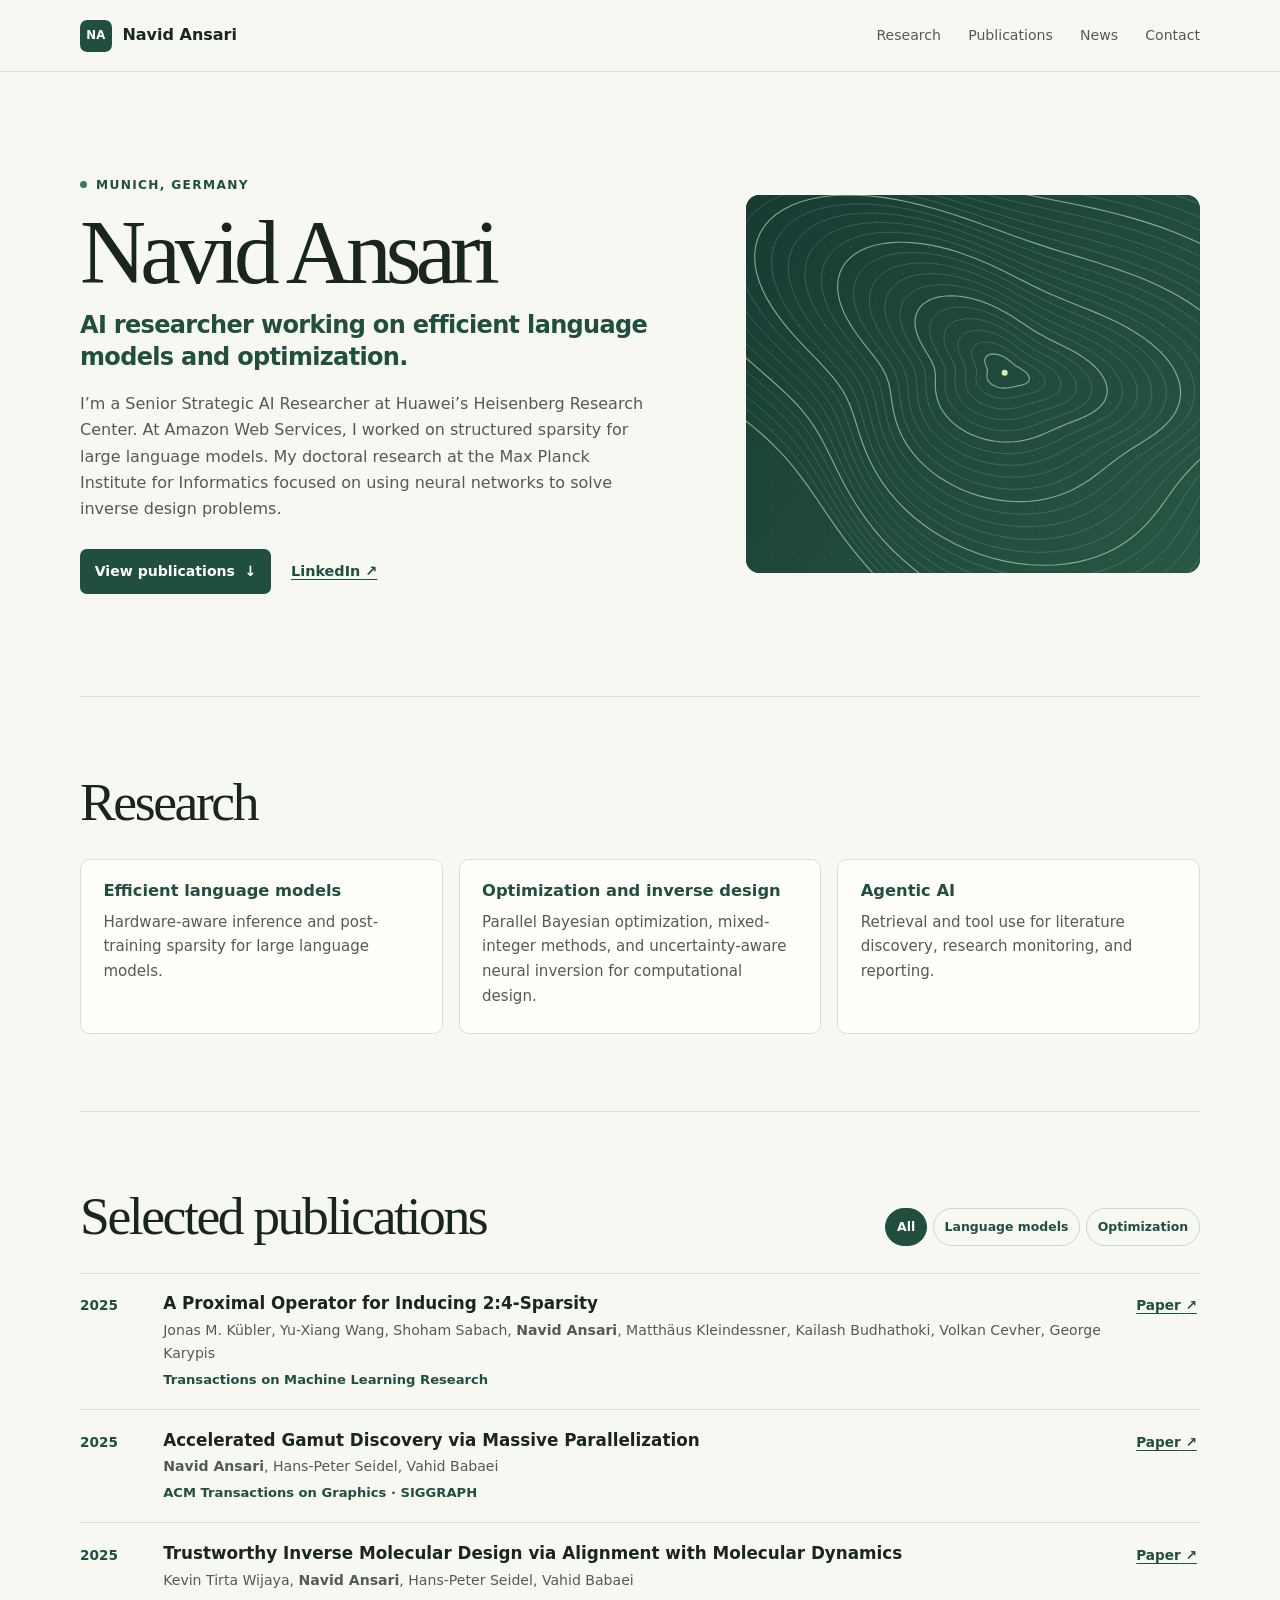
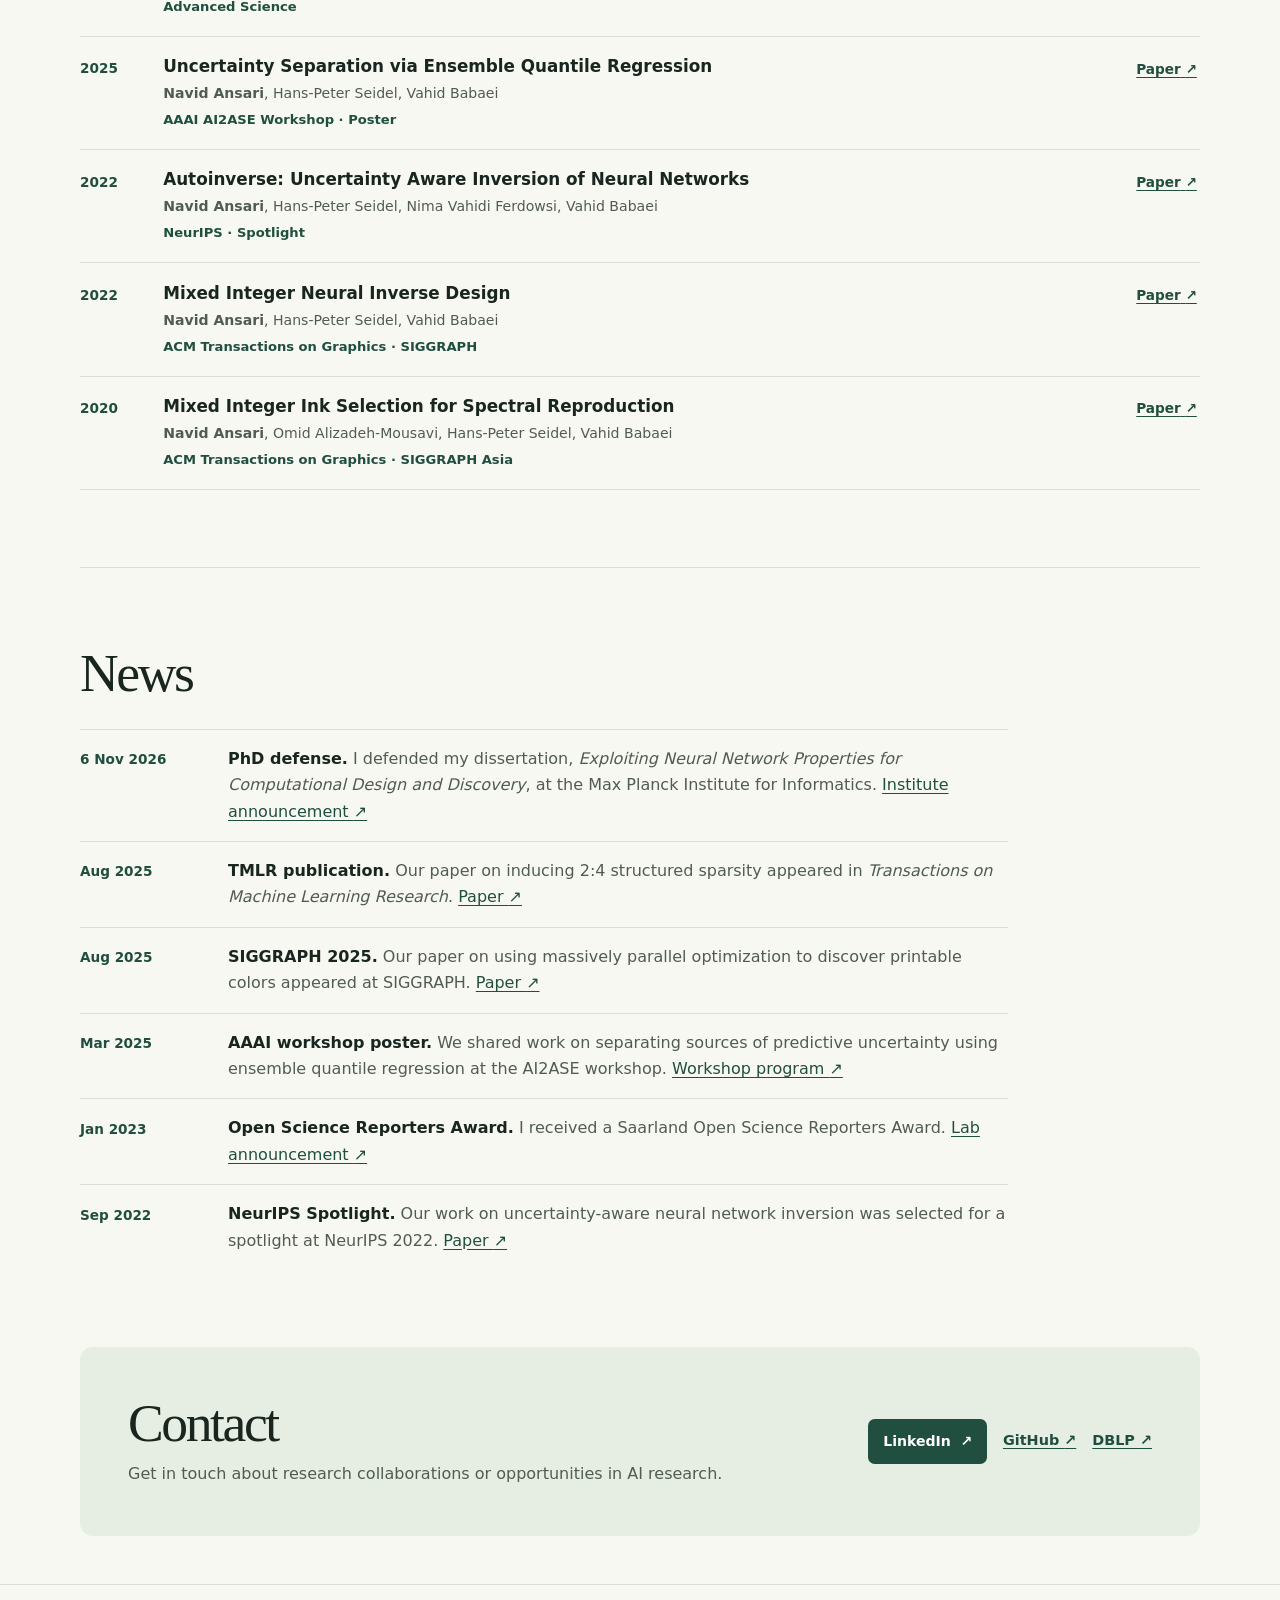
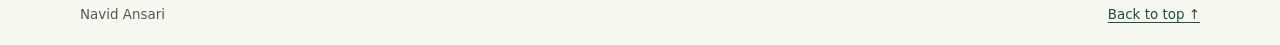
==== index.html @ 3a3a9c5d "Add files via upload website" ====
<!doctype html>
<html lang="en">
<head>
  <meta charset="utf-8">
  <meta name="viewport" content="width=device-width, initial-scale=1">
  <meta name="description" content="Navid Ansari is an AI researcher in Munich working on efficient language models, machine learning, and optimization. Explore his publications, research, and news.">
  <meta name="theme-color" content="#f8f8f2">
  <meta property="og:type" content="website">
  <meta property="og:title" content="Navid Ansari | AI Researcher">
  <meta property="og:description" content="Research in efficient language models, machine learning, and optimization.">
  <title>Navid Ansari | AI Researcher</title>
  <style>
    :root {
      color-scheme: light;
      --page: #f8f8f2;
      --paper: #fffefa;
      --ink: #19251f;
      --muted: #505c53;
      --green: #204f3f;
      --rule: #d9dfd5;
      --sage: #e6eee4;
      --serif: Georgia, "Times New Roman", serif;
      --sans: system-ui, -apple-system, BlinkMacSystemFont, "Segoe UI", sans-serif;
    }

    *, *::before, *::after { box-sizing: border-box; }
    html { scroll-padding-top: 5.8rem; }
    body { margin: 0; background: var(--page); color: var(--ink); font: 1rem/1.65 var(--sans); }
    a { color: var(--green); text-underline-offset: .2em; }
    a:hover { text-decoration-thickness: .13em; }
    a:focus-visible, button:focus-visible { outline: 2px solid #287853; outline-offset: 4px; }
    h1, h2, h3, p { margin: 0; }
    h1, h2 { font-family: var(--serif); font-weight: 400; }
    h2 { font-size: clamp(2.15rem, 4.5vw, 3.35rem); line-height: 1.08; letter-spacing: -.045em; }
    ul { margin: 0; padding: 0; list-style: none; }
    [hidden] { display: none !important; }

    .wrap { width: min(1120px, calc(100% - 3rem)); margin-inline: auto; }
    .sr-only, .skip:not(:focus) {
      position: absolute;
      width: 1px;
      height: 1px;
      overflow: hidden;
      clip-path: inset(50%);
      white-space: nowrap;
    }
    .skip:focus { position: fixed; z-index: 3; top: .5rem; left: .5rem; padding: .5rem .8rem; background: var(--paper); }
    .topbar { position: sticky; top: 0; z-index: 2; background: var(--page); border-bottom: 1px solid var(--rule); }
    .topbar .wrap { display: flex; align-items: center; justify-content: space-between; gap: 1rem; min-height: 4.45rem; }
    .brand, nav a { text-decoration: none; }
    .brand { display: inline-flex; align-items: center; gap: .65rem; color: var(--ink); font-weight: 680; white-space: nowrap; }
    .monogram { display: grid; width: 2rem; height: 2rem; place-items: center; border-radius: .45rem; background: var(--green); color: #fff; font: 600 .73rem/1 var(--sans); letter-spacing: .03em; }
    nav ul { display: flex; flex-wrap: wrap; gap: .3rem clamp(.65rem, 2.5vw, 1.7rem); }
    nav a { display: inline-block; padding-block: .45rem; font-size: .88rem; color: var(--muted); }
    nav a:hover { color: var(--green); text-decoration: underline; }

    .hero {
      display: grid;
      grid-template-columns: minmax(0, 1.13fr) minmax(0, .87fr);
      align-items: center;
      gap: clamp(2rem, 6vw, 5rem);
      padding-block: clamp(3.5rem, 8vw, 7rem);
    }
    .location { display: flex; align-items: center; gap: .55rem; color: var(--green); font-size: .76rem; font-weight: 720; letter-spacing: .11em; text-transform: uppercase; }
    .location::before { width: .45rem; height: .45rem; border-radius: 50%; background: #3e785e; content: ""; }
    h1 { margin-block: .75rem .65rem; font-size: clamp(3.25rem, 7.15vw, 6.1rem); line-height: 1; letter-spacing: -.065em; }
    .lead { max-width: 38rem; color: var(--green); font-size: clamp(1.15rem, 2.3vw, 1.5rem); line-height: 1.35; font-weight: 570; letter-spacing: -.028em; }
    .bio { max-width: 36rem; margin-top: 1.1rem; color: var(--muted); }
    .actions { display: flex; flex-wrap: wrap; align-items: center; gap: .75rem 1.25rem; margin-top: 1.65rem; }
    .button { display: inline-flex; align-items: center; justify-content: center; gap: .6rem; min-height: 2.8rem; padding: .5rem .92rem; border-radius: .42rem; background: var(--green); color: white; font-size: .88rem; font-weight: 650; text-decoration: none; }
    .button:hover { background: #173c30; }
    .text-link { font-size: .9rem; font-weight: 650; }
    .landscape { position: relative; min-width: 0; margin: 0; overflow: hidden; border-radius: .85rem; aspect-ratio: 6/5; background: #193d34; }
    .landscape canvas { display: block; width: 100%; height: 100%; }

    .section { padding-block: clamp(2.75rem, 6vw, 5.15rem); border-top: 1px solid var(--rule); }
    .section-head { display: flex; justify-content: space-between; align-items: end; flex-wrap: wrap; gap: 1.25rem; margin-bottom: 1.65rem; }
    .section-head p { margin-top: .55rem; color: var(--muted); }
    .research-grid { display: grid; grid-template-columns: repeat(3, minmax(0, 1fr)); gap: 1rem; }
    .research-grid article { padding: 1.3rem 1.4rem 1.5rem; border: 1px solid var(--rule); border-radius: .6rem; background: var(--paper); }
    .research-grid h3 { margin-bottom: .45rem; color: var(--green); font-size: 1.02rem; line-height: 1.35; }
    .research-grid p { color: var(--muted); font-size: .94rem; }

    .filters { display: flex; flex-wrap: wrap; gap: .35rem; }
    .filters button { min-height: 2.4rem; padding: .28rem .68rem; border: 1px solid #cbd6cb; border-radius: 2rem; background: transparent; color: var(--green); font: 600 .78rem/1.2 var(--sans); cursor: pointer; }
    .filters button:hover { background: var(--sage); }
    .filters button[aria-pressed="true"] { border-color: var(--green); background: var(--green); color: white; }
    .publications { border-top: 1px solid var(--rule); }
    .publication { display: grid; grid-template-columns: 4rem minmax(0, 1fr) auto; align-items: start; gap: .45rem 1.2rem; padding-block: 1.15rem; border-bottom: 1px solid var(--rule); }
    .year, .date { color: var(--green); font-size: .85rem; font-variant-numeric: tabular-nums; font-weight: 660; }
    .year { padding-top: .14rem; }
    .publication h3 { font-size: 1.05rem; line-height: 1.35; }
    .authors { margin-top: .26rem; color: var(--muted); font-size: .88rem; }
    .venue { margin-top: .24rem; color: var(--green); font-size: .82rem; font-weight: 650; }
    .paper-link { padding: .15rem .2rem; font-size: .85rem; font-weight: 620; white-space: nowrap; }

    .news { max-width: 58rem; }
    .news li { display: grid; grid-template-columns: 8rem minmax(0, 1fr); gap: .4rem 1.25rem; padding-block: 1rem; border-top: 1px solid var(--rule); }
    .news p { color: var(--muted); }
    .news .date { padding-top: .15rem; }
    .news strong { color: var(--ink); }

    .contact { display: grid; grid-template-columns: minmax(0, 1fr) auto; align-items: center; gap: 1.5rem; margin-bottom: 3rem; padding: clamp(1.5rem, 5vw, 3rem); border-radius: .8rem; background: var(--sage); }
    .contact p { margin-top: .55rem; color: var(--muted); }
    .profiles { display: flex; flex-wrap: wrap; align-items: center; gap: .75rem 1rem; }
    footer { padding-block: 1.2rem; border-top: 1px solid var(--rule); color: var(--muted); font-size: .84rem; }
    footer .wrap { display: flex; justify-content: space-between; flex-wrap: wrap; gap: .4rem 1rem; }

    @media (max-width: 800px) {
      .hero { gap: 2rem; }
      .research-grid { gap: .7rem; }
      .research-grid article { padding: 1rem; }
    }
    @media (max-width: 650px) {
      html { scroll-padding-top: 7rem; }
      .wrap { width: calc(100% - 2rem); }
      .topbar .wrap { align-items: start; flex-direction: column; gap: .15rem; padding-block: .6rem .15rem; }
      nav ul { column-gap: 1.05rem; }
      .hero, .research-grid, .contact { grid-template-columns: 1fr; }
      .hero { padding-block: 3rem; }
      .landscape { aspect-ratio: 16/8; }
      .publication { grid-template-columns: minmax(0, 1fr) auto; gap: .28rem .65rem; }
      .publication .year { grid-column: 1 / -1; }
      .news li { grid-template-columns: 1fr; }
    }
  </style>
  <script type="application/ld+json">
    {
      "@context": "https://schema.org",
      "@type": "Person",
      "name": "Navid Ansari",
      "jobTitle": "AI Researcher",
      "sameAs": [
        "https://www.linkedin.com/in/navid-ansari-00505360/",
        "https://github.com/AnsariNavid"
      ]
    }
  </script>
</head>
<body id="top">
  <a class="skip" href="#main">Skip to content</a>
  <header class="topbar">
    <div class="wrap">
      <a class="brand" href="#top"><span class="monogram" aria-hidden="true">NA</span> Navid Ansari</a>
      <nav aria-label="Main">
        <ul>
          <li><a href="#research">Research</a></li>
          <li><a href="#publications">Publications</a></li>
          <li><a href="#news">News</a></li>
          <li><a href="#contact">Contact</a></li>
        </ul>
      </nav>
    </div>
  </header>

  <main class="wrap" id="main" tabindex="-1">
    <section class="hero" aria-labelledby="name">
      <div>
        <p class="location">Munich, Germany</p>
        <h1 id="name">Navid Ansari</h1>
        <p class="lead">AI researcher working on efficient language models and optimization.</p>
        <p class="bio">I’m a Senior Strategic AI Researcher at Huawei’s Heisenberg Research Center. At Amazon Web Services, I worked on structured sparsity for large language models. My doctoral research at the Max Planck Institute for Informatics focused on using neural networks to solve inverse design problems.</p>
        <div class="actions">
          <a class="button" href="#publications">View publications <span aria-hidden="true">↓</span></a>
          <a class="text-link" href="https://www.linkedin.com/in/navid-ansari-00505360/">LinkedIn <span aria-hidden="true">↗</span></a>
        </div>
      </div>
      <figure class="landscape" aria-hidden="true">
        <canvas id="landscape"></canvas>
      </figure>
    </section>

    <section class="section" id="research" aria-labelledby="research-heading">
      <div class="section-head">
        <h2 id="research-heading">Research</h2>
      </div>
      <div class="research-grid">
        <article>
          <h3>Efficient language models</h3>
          <p>Hardware-aware inference and post-training sparsity for large language models.</p>
        </article>
        <article>
          <h3>Optimization and inverse design</h3>
          <p>Parallel Bayesian optimization, mixed-integer methods, and uncertainty-aware neural inversion for computational design.</p>
        </article>
        <article>
          <h3>Agentic AI</h3>
          <p>Retrieval and tool use for literature discovery, research monitoring, and reporting.</p>
        </article>
      </div>
    </section>

    <section class="section" id="publications" aria-labelledby="publications-heading">
      <div class="section-head">
        <h2 id="publications-heading">Selected publications</h2>
        <div class="filters" role="group" aria-label="Filter publications by topic" hidden>
          <button type="button" data-filter="all" aria-pressed="true">All</button>
          <button type="button" data-filter="models" aria-pressed="false">Language models</button>
          <button type="button" data-filter="optimization" aria-pressed="false">Optimization</button>
        </div>
      </div>
      <p id="publication-status" class="sr-only" role="status"></p>
      <ul class="publications" id="publication-list">
        <li class="publication" data-topics="models">
          <time class="year" datetime="2025">2025</time>
          <div>
            <h3 id="paper-1">A Proximal Operator for Inducing 2:4-Sparsity</h3>
            <p class="authors">Jonas M. Kübler, Yu-Xiang Wang, Shoham Sabach, <strong>Navid Ansari</strong>, Matthäus Kleindessner, Kailash Budhathoki, Volkan Cevher, George Karypis</p>
            <p class="venue">Transactions on Machine Learning Research</p>
          </div>
          <a class="paper-link" href="https://arxiv.org/abs/2501.18015" aria-labelledby="read-1 paper-1"><span id="read-1">Paper</span> <span aria-hidden="true">↗</span></a>
        </li>
        <li class="publication" data-topics="optimization">
          <time class="year" datetime="2025">2025</time>
          <div>
            <h3 id="paper-2">Accelerated Gamut Discovery via Massive Parallelization</h3>
            <p class="authors"><strong>Navid Ansari</strong>, Hans-Peter Seidel, Vahid Babaei</p>
            <p class="venue">ACM Transactions on Graphics · SIGGRAPH</p>
          </div>
          <a class="paper-link" href="https://doi.org/10.1145/3721238.3730712" aria-labelledby="read-2 paper-2"><span id="read-2">Paper</span> <span aria-hidden="true">↗</span></a>
        </li>
        <li class="publication" data-topics="optimization">
          <time class="year" datetime="2025">2025</time>
          <div>
            <h3 id="paper-3">Trustworthy Inverse Molecular Design via Alignment with Molecular Dynamics</h3>
            <p class="authors">Kevin Tirta Wijaya, <strong>Navid Ansari</strong>, Hans-Peter Seidel, Vahid Babaei</p>
            <p class="venue">Advanced Science</p>
          </div>
          <a class="paper-link" href="https://doi.org/10.1002/advs.202416356" aria-labelledby="read-3 paper-3"><span id="read-3">Paper</span> <span aria-hidden="true">↗</span></a>
        </li>
        <li class="publication" data-topics="optimization">
          <time class="year" datetime="2025">2025</time>
          <div>
            <h3 id="paper-4">Uncertainty Separation via Ensemble Quantile Regression</h3>
            <p class="authors"><strong>Navid Ansari</strong>, Hans-Peter Seidel, Vahid Babaei</p>
            <p class="venue">AAAI AI2ASE Workshop · Poster</p>
          </div>
          <a class="paper-link" href="https://pure.mpg.de/view/item_3636952_5" aria-labelledby="read-4 paper-4"><span id="read-4">Paper</span> <span aria-hidden="true">↗</span></a>
        </li>
        <li class="publication" data-topics="optimization">
          <time class="year" datetime="2022">2022</time>
          <div>
            <h3 id="paper-5">Autoinverse: Uncertainty Aware Inversion of Neural Networks</h3>
            <p class="authors"><strong>Navid Ansari</strong>, Hans-Peter Seidel, Nima Vahidi Ferdowsi, Vahid Babaei</p>
            <p class="venue">NeurIPS · Spotlight</p>
          </div>
          <a class="paper-link" href="https://papers.neurips.cc/paper_files/paper/2022/hash/3942d2f7fc0a5af1bf70dcbdcf4c56aa-Abstract-Conference.html" aria-labelledby="read-5 paper-5"><span id="read-5">Paper</span> <span aria-hidden="true">↗</span></a>
        </li>
        <li class="publication" data-topics="optimization">
          <time class="year" datetime="2022">2022</time>
          <div>
            <h3 id="paper-6">Mixed Integer Neural Inverse Design</h3>
            <p class="authors"><strong>Navid Ansari</strong>, Hans-Peter Seidel, Vahid Babaei</p>
            <p class="venue">ACM Transactions on Graphics · SIGGRAPH</p>
          </div>
          <a class="paper-link" href="https://doi.org/10.1145/3528223.3530083" aria-labelledby="read-6 paper-6"><span id="read-6">Paper</span> <span aria-hidden="true">↗</span></a>
        </li>
        <li class="publication" data-topics="optimization">
          <time class="year" datetime="2020">2020</time>
          <div>
            <h3 id="paper-7">Mixed Integer Ink Selection for Spectral Reproduction</h3>
            <p class="authors"><strong>Navid Ansari</strong>, Omid Alizadeh-Mousavi, Hans-Peter Seidel, Vahid Babaei</p>
            <p class="venue">ACM Transactions on Graphics · SIGGRAPH Asia</p>
          </div>
          <a class="paper-link" href="https://doi.org/10.1145/3414685.3417761" aria-labelledby="read-7 paper-7"><span id="read-7">Paper</span> <span aria-hidden="true">↗</span></a>
        </li>
      </ul>
    </section>

    <section class="section" id="news" aria-labelledby="news-heading">
      <div class="section-head"><h2 id="news-heading">News</h2></div>
      <ul class="news">
        <li>
          <time class="date" datetime="2026-11-06">6 Nov 2026</time>
          <p><strong>PhD defense.</strong> I defended my dissertation, <i>Exploiting Neural Network Properties for Computational Design and Discovery</i>, at the Max Planck Institute for Informatics. <a href="https://www.mpi-inf.mpg.de/news/detail/navid-ansari-receives-phd">Institute announcement <span aria-hidden="true">↗</span></a></p>
        </li>
        <li>
          <time class="date" datetime="2025-08">Aug 2025</time>
          <p><strong>TMLR publication.</strong> Our paper on inducing 2:4 structured sparsity appeared in <i>Transactions on Machine Learning Research</i>. <a href="https://arxiv.org/abs/2501.18015">Paper <span aria-hidden="true">↗</span></a></p>
        </li>
        <li>
          <time class="date" datetime="2025-08">Aug 2025</time>
          <p><strong>SIGGRAPH 2025.</strong> Our paper on using massively parallel optimization to discover printable colors appeared at SIGGRAPH. <a href="https://doi.org/10.1145/3721238.3730712">Paper <span aria-hidden="true">↗</span></a></p>
        </li>
        <li>
          <time class="date" datetime="2025-03">Mar 2025</time>
          <p><strong>AAAI workshop poster.</strong> We shared work on separating sources of predictive uncertainty using ensemble quantile regression at the AI2ASE workshop. <a href="https://ai-2-ase-2025.github.io/papers/">Workshop program <span aria-hidden="true">↗</span></a></p>
        </li>
        <li>
          <time class="date" datetime="2023-01">Jan 2023</time>
          <p><strong>Open Science Reporters Award.</strong> I received a Saarland Open Science Reporters Award. <a href="https://aidam.mpi-inf.mpg.de/?view=news">Lab announcement <span aria-hidden="true">↗</span></a></p>
        </li>
        <li>
          <time class="date" datetime="2022-09">Sep 2022</time>
          <p><strong>NeurIPS Spotlight.</strong> Our work on uncertainty-aware neural network inversion was selected for a spotlight at NeurIPS 2022. <a href="https://papers.neurips.cc/paper_files/paper/2022/hash/3942d2f7fc0a5af1bf70dcbdcf4c56aa-Abstract-Conference.html">Paper <span aria-hidden="true">↗</span></a></p>
        </li>
      </ul>
    </section>

    <section class="contact" id="contact" aria-labelledby="contact-heading">
      <div>
        <h2 id="contact-heading">Contact</h2>
        <p>Get in touch about research collaborations or opportunities in AI research.</p>
      </div>
      <div class="profiles">
        <a class="button" href="https://www.linkedin.com/in/navid-ansari-00505360/">LinkedIn <span aria-hidden="true">↗</span></a>
        <a class="text-link" href="https://github.com/AnsariNavid">GitHub <span aria-hidden="true">↗</span></a>
        <a class="text-link" href="https://dblp.org/pid/280/1651.html">DBLP <span aria-hidden="true">↗</span></a>
      </div>
    </section>
  </main>

  <footer>
    <div class="wrap"><span>Navid Ansari</span><a href="#top">Back to top <span aria-hidden="true">↑</span></a></div>
  </footer>

  <script>
    const filters = document.querySelector(".filters");
    const filterButtons = Array.from(filters.querySelectorAll("button"));
    const publications = Array.from(document.querySelectorAll(".publication"));
    const status = document.querySelector("#publication-status");

    filters.hidden = false;
    for (const button of filterButtons) {
      button.addEventListener("click", () => {
        const filter = button.dataset.filter;
        let count = 0;

        for (const option of filterButtons) {
          option.setAttribute("aria-pressed", String(option === button));
        }

        for (const publication of publications) {
          publication.hidden = filter !== "all" && !publication.dataset.topics.split(" ").includes(filter);
          if (!publication.hidden) count++;
        }

        status.textContent = count === 1 ? "1 publication shown." : `${count} publications shown.`;
      });
    }

    // Decorative contours inspired by optimization landscapes.
    const canvas = document.querySelector("#landscape");
    const context = canvas.getContext("2d");

    function drawLandscape() {
      const { width, height } = canvas.getBoundingClientRect();
      if (!context || width === 0 || height === 0) return;

      const ratio = Math.min(window.devicePixelRatio || 1, 2);
      canvas.width = Math.round(width * ratio);
      canvas.height = Math.round(height * ratio);
      context.setTransform(ratio, 0, 0, ratio, 0, 0);

      const background = context.createLinearGradient(0, 0, width, height);
      background.addColorStop(0, "#173b33");
      background.addColorStop(1, "#285745");
      context.fillStyle = background;
      context.fillRect(0, 0, width, height);

      const grid = 26;
      context.fillStyle = "rgba(219, 239, 212, .22)";
      for (let y = grid; y < height; y += grid) {
        for (let x = grid; x < width; x += grid) {
          context.fillRect(x, y, 1, 1);
        }
      }

      const span = Math.min(width, height);
      for (let level = 0; level < 26; level++) {
        const radius = span * (.045 + level * .029);
        context.beginPath();

        for (let point = 0; point <= 144; point++) {
          const angle = point / 144 * Math.PI * 2;
          const ripple = 1 + .16 * Math.cos(3 * angle + level * .09) + .09 * Math.sin(2 * angle - .8);
          const x = width * .57 + radius * ripple * Math.cos(angle) * 1.32;
          const y = height * .47 + radius * ripple * Math.sin(angle) * .85 + .20 * (x - width * .57);
          if (point === 0) context.moveTo(x, y);
          else context.lineTo(x, y);
        }

        context.closePath();
        context.strokeStyle = level % 5 === 0 ? "rgba(214, 238, 191, .58)" : "rgba(166, 212, 172, .29)";
        context.lineWidth = level % 5 === 0 ? 1.15 : .75;
        context.stroke();
      }

      context.fillStyle = "#d9edbb";
      context.beginPath();
      context.arc(width * .57, height * .47, 3, 0, Math.PI * 2);
      context.fill();
    }

    if (context) {
      drawLandscape();
      if ("ResizeObserver" in window) new ResizeObserver(drawLandscape).observe(canvas);
      else window.addEventListener("resize", drawLandscape);
    }
  </script>
</body>
</html>
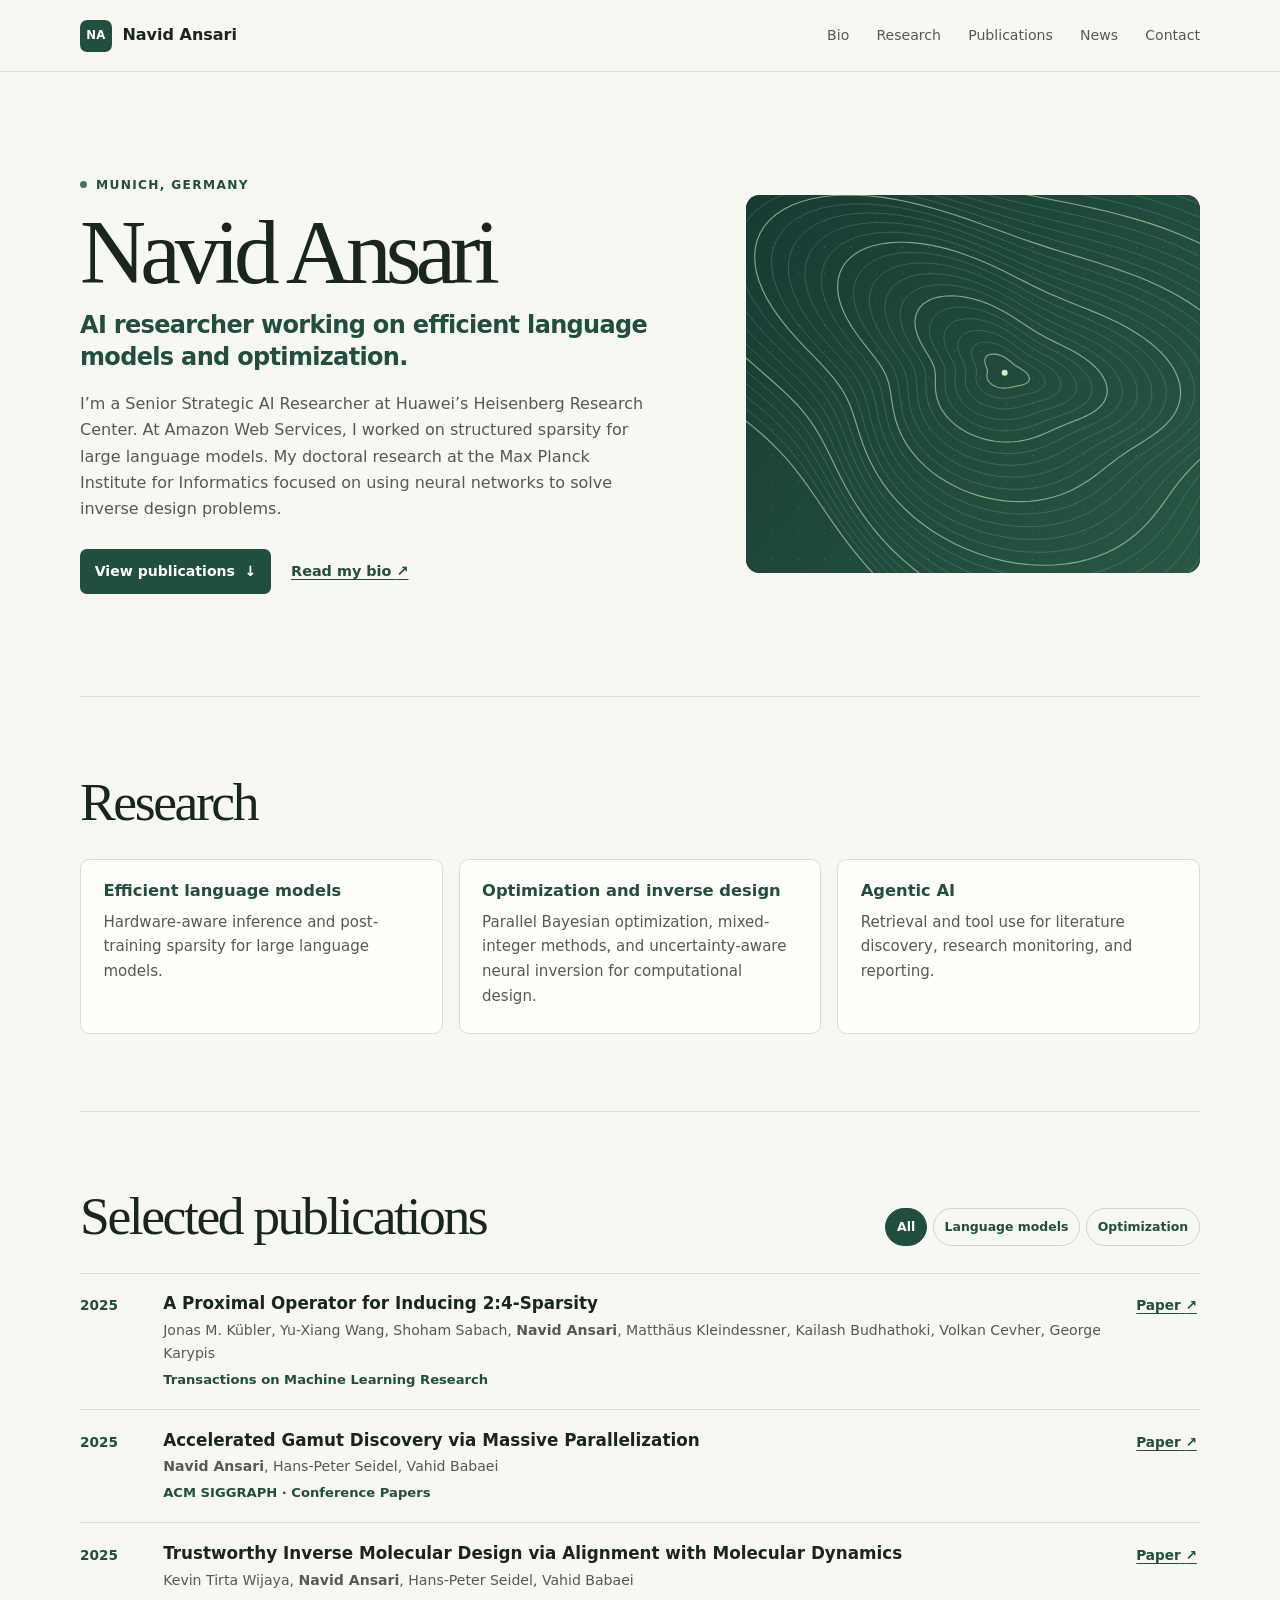
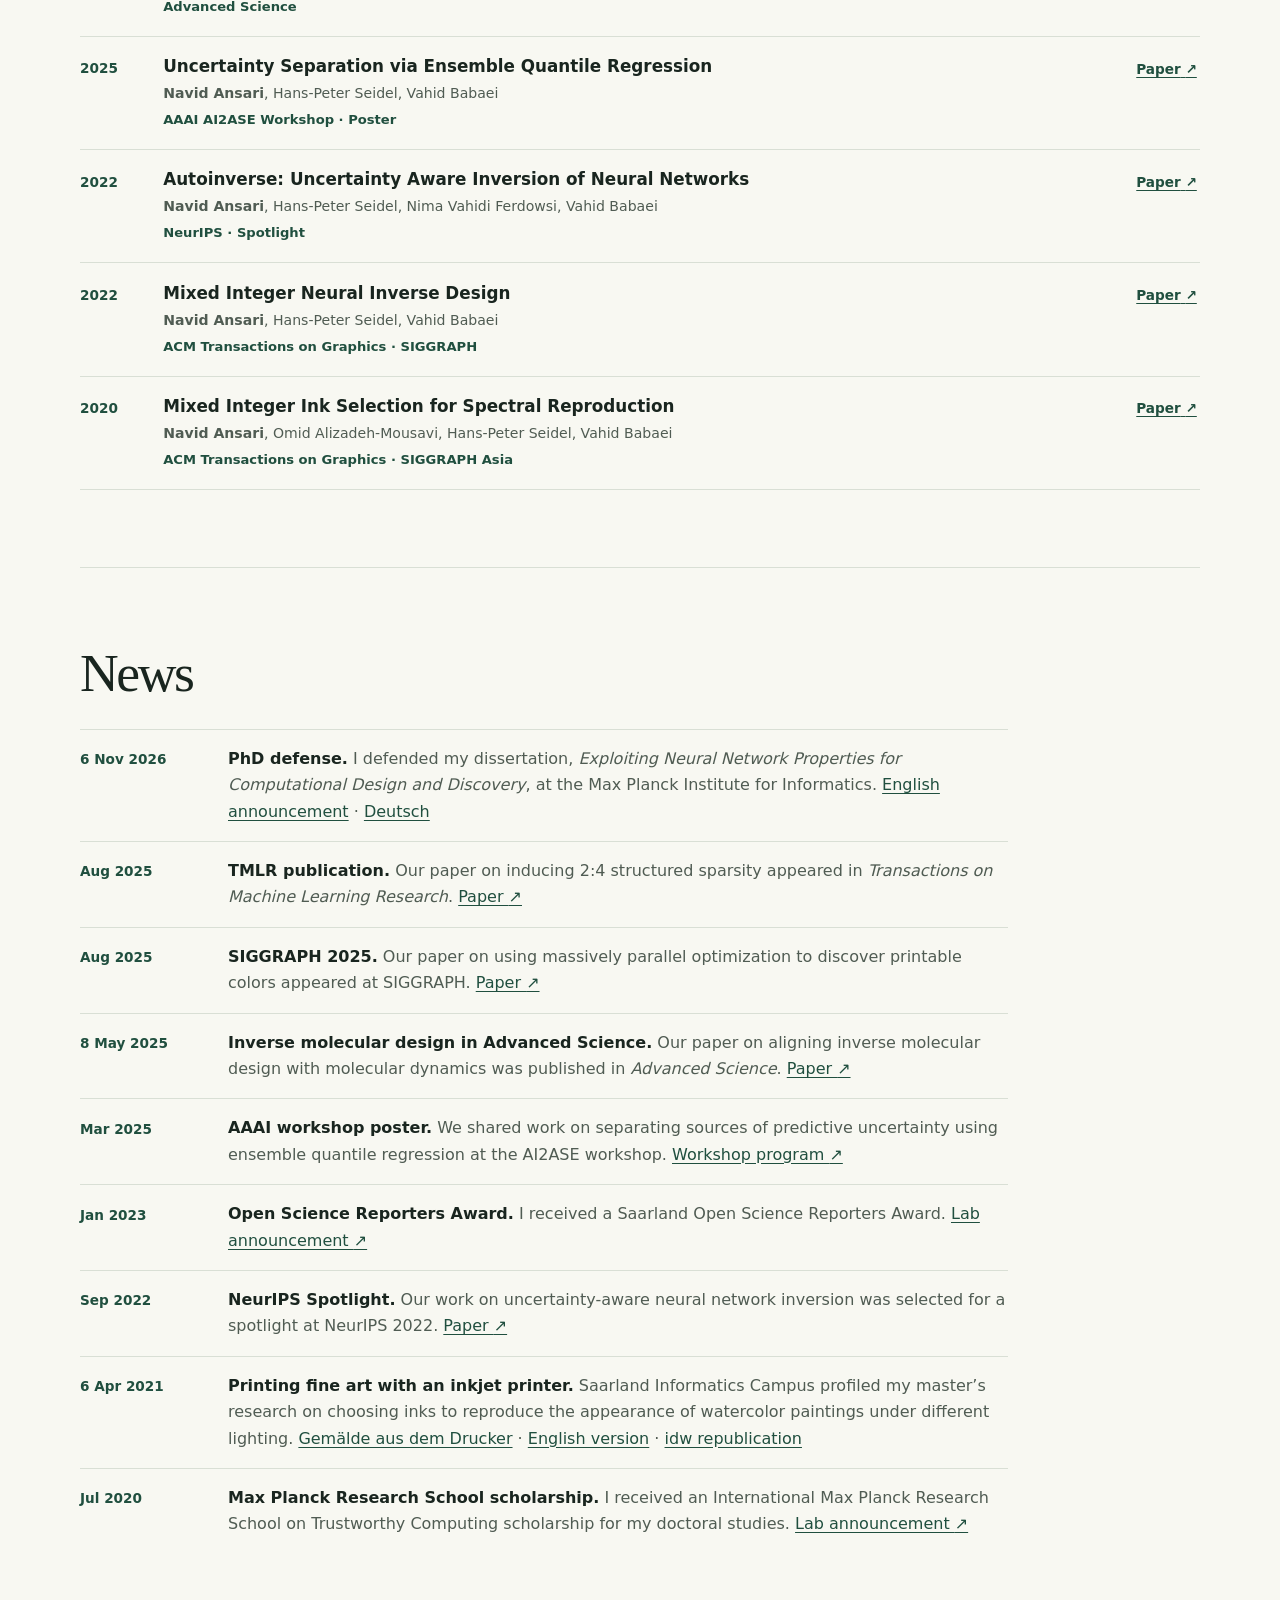
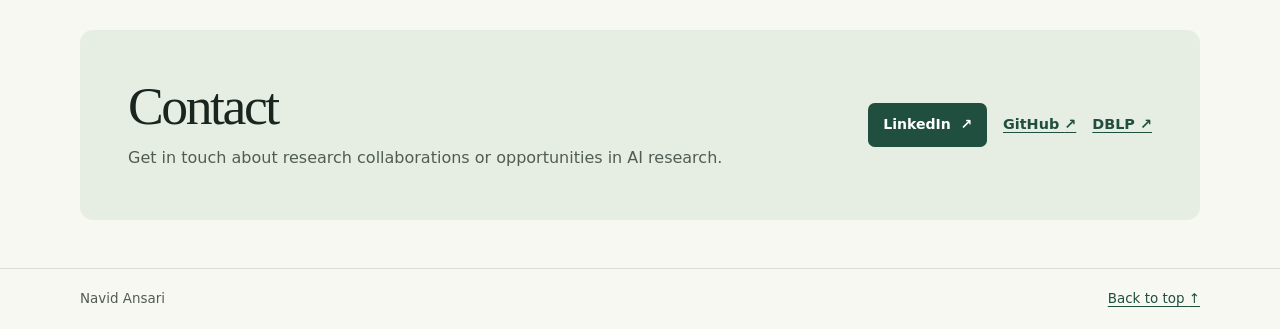
==== commit efa771ad: "Add files via upload update the website" ====
--- a/index.html
+++ b/index.html
@@ -9,121 +9,7 @@
   <meta property="og:title" content="Navid Ansari | AI Researcher">
   <meta property="og:description" content="Research in efficient language models, machine learning, and optimization.">
   <title>Navid Ansari | AI Researcher</title>
-  <style>
-    :root {
-      color-scheme: light;
-      --page: #f8f8f2;
-      --paper: #fffefa;
-      --ink: #19251f;
-      --muted: #505c53;
-      --green: #204f3f;
-      --rule: #d9dfd5;
-      --sage: #e6eee4;
-      --serif: Georgia, "Times New Roman", serif;
-      --sans: system-ui, -apple-system, BlinkMacSystemFont, "Segoe UI", sans-serif;
-    }
-
-    *, *::before, *::after { box-sizing: border-box; }
-    html { scroll-padding-top: 5.8rem; }
-    body { margin: 0; background: var(--page); color: var(--ink); font: 1rem/1.65 var(--sans); }
-    a { color: var(--green); text-underline-offset: .2em; }
-    a:hover { text-decoration-thickness: .13em; }
-    a:focus-visible, button:focus-visible { outline: 2px solid #287853; outline-offset: 4px; }
-    h1, h2, h3, p { margin: 0; }
-    h1, h2 { font-family: var(--serif); font-weight: 400; }
-    h2 { font-size: clamp(2.15rem, 4.5vw, 3.35rem); line-height: 1.08; letter-spacing: -.045em; }
-    ul { margin: 0; padding: 0; list-style: none; }
-    [hidden] { display: none !important; }
-
-    .wrap { width: min(1120px, calc(100% - 3rem)); margin-inline: auto; }
-    .sr-only, .skip:not(:focus) {
-      position: absolute;
-      width: 1px;
-      height: 1px;
-      overflow: hidden;
-      clip-path: inset(50%);
-      white-space: nowrap;
-    }
-    .skip:focus { position: fixed; z-index: 3; top: .5rem; left: .5rem; padding: .5rem .8rem; background: var(--paper); }
-    .topbar { position: sticky; top: 0; z-index: 2; background: var(--page); border-bottom: 1px solid var(--rule); }
-    .topbar .wrap { display: flex; align-items: center; justify-content: space-between; gap: 1rem; min-height: 4.45rem; }
-    .brand, nav a { text-decoration: none; }
-    .brand { display: inline-flex; align-items: center; gap: .65rem; color: var(--ink); font-weight: 680; white-space: nowrap; }
-    .monogram { display: grid; width: 2rem; height: 2rem; place-items: center; border-radius: .45rem; background: var(--green); color: #fff; font: 600 .73rem/1 var(--sans); letter-spacing: .03em; }
-    nav ul { display: flex; flex-wrap: wrap; gap: .3rem clamp(.65rem, 2.5vw, 1.7rem); }
-    nav a { display: inline-block; padding-block: .45rem; font-size: .88rem; color: var(--muted); }
-    nav a:hover { color: var(--green); text-decoration: underline; }
-
-    .hero {
-      display: grid;
-      grid-template-columns: minmax(0, 1.13fr) minmax(0, .87fr);
-      align-items: center;
-      gap: clamp(2rem, 6vw, 5rem);
-      padding-block: clamp(3.5rem, 8vw, 7rem);
-    }
-    .location { display: flex; align-items: center; gap: .55rem; color: var(--green); font-size: .76rem; font-weight: 720; letter-spacing: .11em; text-transform: uppercase; }
-    .location::before { width: .45rem; height: .45rem; border-radius: 50%; background: #3e785e; content: ""; }
-    h1 { margin-block: .75rem .65rem; font-size: clamp(3.25rem, 7.15vw, 6.1rem); line-height: 1; letter-spacing: -.065em; }
-    .lead { max-width: 38rem; color: var(--green); font-size: clamp(1.15rem, 2.3vw, 1.5rem); line-height: 1.35; font-weight: 570; letter-spacing: -.028em; }
-    .bio { max-width: 36rem; margin-top: 1.1rem; color: var(--muted); }
-    .actions { display: flex; flex-wrap: wrap; align-items: center; gap: .75rem 1.25rem; margin-top: 1.65rem; }
-    .button { display: inline-flex; align-items: center; justify-content: center; gap: .6rem; min-height: 2.8rem; padding: .5rem .92rem; border-radius: .42rem; background: var(--green); color: white; font-size: .88rem; font-weight: 650; text-decoration: none; }
-    .button:hover { background: #173c30; }
-    .text-link { font-size: .9rem; font-weight: 650; }
-    .landscape { position: relative; min-width: 0; margin: 0; overflow: hidden; border-radius: .85rem; aspect-ratio: 6/5; background: #193d34; }
-    .landscape canvas { display: block; width: 100%; height: 100%; }
-
-    .section { padding-block: clamp(2.75rem, 6vw, 5.15rem); border-top: 1px solid var(--rule); }
-    .section-head { display: flex; justify-content: space-between; align-items: end; flex-wrap: wrap; gap: 1.25rem; margin-bottom: 1.65rem; }
-    .section-head p { margin-top: .55rem; color: var(--muted); }
-    .research-grid { display: grid; grid-template-columns: repeat(3, minmax(0, 1fr)); gap: 1rem; }
-    .research-grid article { padding: 1.3rem 1.4rem 1.5rem; border: 1px solid var(--rule); border-radius: .6rem; background: var(--paper); }
-    .research-grid h3 { margin-bottom: .45rem; color: var(--green); font-size: 1.02rem; line-height: 1.35; }
-    .research-grid p { color: var(--muted); font-size: .94rem; }
-
-    .filters { display: flex; flex-wrap: wrap; gap: .35rem; }
-    .filters button { min-height: 2.4rem; padding: .28rem .68rem; border: 1px solid #cbd6cb; border-radius: 2rem; background: transparent; color: var(--green); font: 600 .78rem/1.2 var(--sans); cursor: pointer; }
-    .filters button:hover { background: var(--sage); }
-    .filters button[aria-pressed="true"] { border-color: var(--green); background: var(--green); color: white; }
-    .publications { border-top: 1px solid var(--rule); }
-    .publication { display: grid; grid-template-columns: 4rem minmax(0, 1fr) auto; align-items: start; gap: .45rem 1.2rem; padding-block: 1.15rem; border-bottom: 1px solid var(--rule); }
-    .year, .date { color: var(--green); font-size: .85rem; font-variant-numeric: tabular-nums; font-weight: 660; }
-    .year { padding-top: .14rem; }
-    .publication h3 { font-size: 1.05rem; line-height: 1.35; }
-    .authors { margin-top: .26rem; color: var(--muted); font-size: .88rem; }
-    .venue { margin-top: .24rem; color: var(--green); font-size: .82rem; font-weight: 650; }
-    .paper-link { padding: .15rem .2rem; font-size: .85rem; font-weight: 620; white-space: nowrap; }
-
-    .news { max-width: 58rem; }
-    .news li { display: grid; grid-template-columns: 8rem minmax(0, 1fr); gap: .4rem 1.25rem; padding-block: 1rem; border-top: 1px solid var(--rule); }
-    .news p { color: var(--muted); }
-    .news .date { padding-top: .15rem; }
-    .news strong { color: var(--ink); }
-
-    .contact { display: grid; grid-template-columns: minmax(0, 1fr) auto; align-items: center; gap: 1.5rem; margin-bottom: 3rem; padding: clamp(1.5rem, 5vw, 3rem); border-radius: .8rem; background: var(--sage); }
-    .contact p { margin-top: .55rem; color: var(--muted); }
-    .profiles { display: flex; flex-wrap: wrap; align-items: center; gap: .75rem 1rem; }
-    footer { padding-block: 1.2rem; border-top: 1px solid var(--rule); color: var(--muted); font-size: .84rem; }
-    footer .wrap { display: flex; justify-content: space-between; flex-wrap: wrap; gap: .4rem 1rem; }
-
-    @media (max-width: 800px) {
-      .hero { gap: 2rem; }
-      .research-grid { gap: .7rem; }
-      .research-grid article { padding: 1rem; }
-    }
-    @media (max-width: 650px) {
-      html { scroll-padding-top: 7rem; }
-      .wrap { width: calc(100% - 2rem); }
-      .topbar .wrap { align-items: start; flex-direction: column; gap: .15rem; padding-block: .6rem .15rem; }
-      nav ul { column-gap: 1.05rem; }
-      .hero, .research-grid, .contact { grid-template-columns: 1fr; }
-      .hero { padding-block: 3rem; }
-      .landscape { aspect-ratio: 16/8; }
-      .publication { grid-template-columns: minmax(0, 1fr) auto; gap: .28rem .65rem; }
-      .publication .year { grid-column: 1 / -1; }
-      .news li { grid-template-columns: 1fr; }
-    }
-  </style>
+  <link rel="stylesheet" href="site.css">
   <script type="application/ld+json">
     {
       "@context": "https://schema.org",
@@ -144,6 +30,7 @@
       <a class="brand" href="#top"><span class="monogram" aria-hidden="true">NA</span> Navid Ansari</a>
       <nav aria-label="Main">
         <ul>
+          <li><a href="bio.html">Bio</a></li>
           <li><a href="#research">Research</a></li>
           <li><a href="#publications">Publications</a></li>
           <li><a href="#news">News</a></li>
@@ -162,7 +49,7 @@
         <p class="bio">I’m a Senior Strategic AI Researcher at Huawei’s Heisenberg Research Center. At Amazon Web Services, I worked on structured sparsity for large language models. My doctoral research at the Max Planck Institute for Informatics focused on using neural networks to solve inverse design problems.</p>
         <div class="actions">
           <a class="button" href="#publications">View publications <span aria-hidden="true">↓</span></a>
-          <a class="text-link" href="https://www.linkedin.com/in/navid-ansari-00505360/">LinkedIn <span aria-hidden="true">↗</span></a>
+          <a class="text-link" href="bio.html">Read my bio <span aria-hidden="true">↗</span></a>
         </div>
       </div>
       <figure class="landscape" aria-hidden="true">
@@ -215,7 +102,7 @@
           <div>
             <h3 id="paper-2">Accelerated Gamut Discovery via Massive Parallelization</h3>
             <p class="authors"><strong>Navid Ansari</strong>, Hans-Peter Seidel, Vahid Babaei</p>
-            <p class="venue">ACM Transactions on Graphics · SIGGRAPH</p>
+            <p class="venue">ACM SIGGRAPH · Conference Papers</p>
           </div>
           <a class="paper-link" href="https://doi.org/10.1145/3721238.3730712" aria-labelledby="read-2 paper-2"><span id="read-2">Paper</span> <span aria-hidden="true">↗</span></a>
         </li>
@@ -272,7 +159,7 @@
       <ul class="news">
         <li>
           <time class="date" datetime="2026-11-06">6 Nov 2026</time>
-          <p><strong>PhD defense.</strong> I defended my dissertation, <i>Exploiting Neural Network Properties for Computational Design and Discovery</i>, at the Max Planck Institute for Informatics. <a href="https://www.mpi-inf.mpg.de/news/detail/navid-ansari-receives-phd">Institute announcement <span aria-hidden="true">↗</span></a></p>
+          <p><strong>PhD defense.</strong> I defended my dissertation, <i>Exploiting Neural Network Properties for Computational Design and Discovery</i>, at the Max Planck Institute for Informatics. <a href="https://www.mpi-inf.mpg.de/news/detail/navid-ansari-receives-phd">English announcement</a> · <a href="https://www.mpi-inf.mpg.de/de/aktuelles/details/navid-ansari-erhaelt-doktorgrad" lang="de">Deutsch</a></p>
         </li>
         <li>
           <time class="date" datetime="2025-08">Aug 2025</time>
@@ -283,6 +170,10 @@
           <p><strong>SIGGRAPH 2025.</strong> Our paper on using massively parallel optimization to discover printable colors appeared at SIGGRAPH. <a href="https://doi.org/10.1145/3721238.3730712">Paper <span aria-hidden="true">↗</span></a></p>
         </li>
         <li>
+          <time class="date" datetime="2025-05-08">8 May 2025</time>
+          <p><strong>Inverse molecular design in Advanced Science.</strong> Our paper on aligning inverse molecular design with molecular dynamics was published in <i>Advanced Science</i>. <a href="https://doi.org/10.1002/advs.202416356">Paper <span aria-hidden="true">↗</span></a></p>
+        </li>
+        <li>
           <time class="date" datetime="2025-03">Mar 2025</time>
           <p><strong>AAAI workshop poster.</strong> We shared work on separating sources of predictive uncertainty using ensemble quantile regression at the AI2ASE workshop. <a href="https://ai-2-ase-2025.github.io/papers/">Workshop program <span aria-hidden="true">↗</span></a></p>
         </li>
@@ -293,6 +184,14 @@
         <li>
           <time class="date" datetime="2022-09">Sep 2022</time>
           <p><strong>NeurIPS Spotlight.</strong> Our work on uncertainty-aware neural network inversion was selected for a spotlight at NeurIPS 2022. <a href="https://papers.neurips.cc/paper_files/paper/2022/hash/3942d2f7fc0a5af1bf70dcbdcf4c56aa-Abstract-Conference.html">Paper <span aria-hidden="true">↗</span></a></p>
+        </li>
+        <li>
+          <time class="date" datetime="2021-04-06">6 Apr 2021</time>
+          <p><strong>Printing fine art with an inkjet printer.</strong> Saarland Informatics Campus profiled my master’s research on choosing inks to reproduce the appearance of watercolor paintings under different lighting. <a href="https://saarland-informatics-campus.de/piece-of-news/gemaelde-aus-dem-drucker-saarbruecker-masterstudent-verbessert-verfahren-zum-drucken-von-kunstwerken/" lang="de">Gemälde aus dem Drucker</a> · <a href="https://saarland-informatics-campus.de/en/piece-of-news/paintings-from-the-printer-saarbruecken-masters-student-improves-process-for-printing-fine-art-products/">English version</a> · <a href="https://idw-online.de/de/news766242">idw republication</a></p>
+        </li>
+        <li>
+          <time class="date" datetime="2020-07">Jul 2020</time>
+          <p><strong>Max Planck Research School scholarship.</strong> I received an International Max Planck Research School on Trustworthy Computing scholarship for my doctoral studies. <a href="https://aidam.mpi-inf.mpg.de/?view=news">Lab announcement <span aria-hidden="true">↗</span></a></p>
         </li>
       </ul>
     </section>
--- a/site.css
+++ b/site.css
@@ -0,0 +1,137 @@
+:root {
+  color-scheme: light;
+  --page: #f8f8f2;
+  --paper: #fffefa;
+  --ink: #19251f;
+  --muted: #505c53;
+  --green: #204f3f;
+  --rule: #d9dfd5;
+  --sage: #e6eee4;
+  --serif: Georgia, "Times New Roman", serif;
+  --sans: system-ui, -apple-system, BlinkMacSystemFont, "Segoe UI", sans-serif;
+}
+
+*, *::before, *::after { box-sizing: border-box; }
+html { scroll-padding-top: 5.8rem; }
+body { margin: 0; background: var(--page); color: var(--ink); font: 1rem/1.65 var(--sans); }
+a { color: var(--green); text-underline-offset: .2em; }
+a:hover { text-decoration-thickness: .13em; }
+a:focus-visible, button:focus-visible { outline: 2px solid #287853; outline-offset: 4px; }
+h1, h2, h3, p { margin: 0; }
+h1, h2 { font-family: var(--serif); font-weight: 400; }
+h2 { font-size: clamp(2.15rem, 4.5vw, 3.35rem); line-height: 1.08; letter-spacing: -.045em; }
+ul { margin: 0; padding: 0; list-style: none; }
+[hidden] { display: none !important; }
+
+.wrap { width: min(1120px, calc(100% - 3rem)); margin-inline: auto; }
+.sr-only, .skip:not(:focus) {
+  position: absolute;
+  width: 1px;
+  height: 1px;
+  overflow: hidden;
+  clip-path: inset(50%);
+  white-space: nowrap;
+}
+.skip:focus { position: fixed; z-index: 3; top: .5rem; left: .5rem; padding: .5rem .8rem; background: var(--paper); }
+.topbar { position: sticky; top: 0; z-index: 2; background: var(--page); border-bottom: 1px solid var(--rule); }
+.topbar .wrap { display: flex; align-items: center; justify-content: space-between; gap: 1rem; min-height: 4.45rem; }
+.brand, nav a { text-decoration: none; }
+.brand { display: inline-flex; align-items: center; gap: .65rem; color: var(--ink); font-weight: 680; white-space: nowrap; }
+.monogram { display: grid; width: 2rem; height: 2rem; place-items: center; border-radius: .45rem; background: var(--green); color: #fff; font: 600 .73rem/1 var(--sans); letter-spacing: .03em; }
+nav ul { display: flex; flex-wrap: wrap; gap: .3rem clamp(.65rem, 2.5vw, 1.7rem); }
+nav a { display: inline-block; padding-block: .45rem; font-size: .88rem; color: var(--muted); }
+nav a:hover { color: var(--green); text-decoration: underline; }
+
+.hero {
+  display: grid;
+  grid-template-columns: minmax(0, 1.13fr) minmax(0, .87fr);
+  align-items: center;
+  gap: clamp(2rem, 6vw, 5rem);
+  padding-block: clamp(3.5rem, 8vw, 7rem);
+}
+.location { display: flex; align-items: center; gap: .55rem; color: var(--green); font-size: .76rem; font-weight: 720; letter-spacing: .11em; text-transform: uppercase; }
+.location::before { width: .45rem; height: .45rem; border-radius: 50%; background: #3e785e; content: ""; }
+h1 { margin-block: .75rem .65rem; font-size: clamp(3.25rem, 7.15vw, 6.1rem); line-height: 1; letter-spacing: -.065em; }
+.lead { max-width: 38rem; color: var(--green); font-size: clamp(1.15rem, 2.3vw, 1.5rem); line-height: 1.35; font-weight: 570; letter-spacing: -.028em; }
+.bio { max-width: 36rem; margin-top: 1.1rem; color: var(--muted); }
+.actions { display: flex; flex-wrap: wrap; align-items: center; gap: .75rem 1.25rem; margin-top: 1.65rem; }
+.button { display: inline-flex; align-items: center; justify-content: center; gap: .6rem; min-height: 2.8rem; padding: .5rem .92rem; border-radius: .42rem; background: var(--green); color: white; font-size: .88rem; font-weight: 650; text-decoration: none; }
+.button:hover { background: #173c30; }
+.text-link { font-size: .9rem; font-weight: 650; }
+.landscape { position: relative; min-width: 0; margin: 0; overflow: hidden; border-radius: .85rem; aspect-ratio: 6/5; background: #193d34; }
+.landscape canvas { display: block; width: 100%; height: 100%; }
+
+.section { padding-block: clamp(2.75rem, 6vw, 5.15rem); border-top: 1px solid var(--rule); }
+.section-head { display: flex; justify-content: space-between; align-items: end; flex-wrap: wrap; gap: 1.25rem; margin-bottom: 1.65rem; }
+.section-head p { margin-top: .55rem; color: var(--muted); }
+.research-grid { display: grid; grid-template-columns: repeat(3, minmax(0, 1fr)); gap: 1rem; }
+.research-grid article { padding: 1.3rem 1.4rem 1.5rem; border: 1px solid var(--rule); border-radius: .6rem; background: var(--paper); }
+.research-grid h3 { margin-bottom: .45rem; color: var(--green); font-size: 1.02rem; line-height: 1.35; }
+.research-grid p { color: var(--muted); font-size: .94rem; }
+
+.filters { display: flex; flex-wrap: wrap; gap: .35rem; }
+.filters button { min-height: 2.4rem; padding: .28rem .68rem; border: 1px solid #cbd6cb; border-radius: 2rem; background: transparent; color: var(--green); font: 600 .78rem/1.2 var(--sans); cursor: pointer; }
+.filters button:hover { background: var(--sage); }
+.filters button[aria-pressed="true"] { border-color: var(--green); background: var(--green); color: white; }
+.publications { border-top: 1px solid var(--rule); }
+.publication { display: grid; grid-template-columns: 4rem minmax(0, 1fr) auto; align-items: start; gap: .45rem 1.2rem; padding-block: 1.15rem; border-bottom: 1px solid var(--rule); }
+.year, .date { color: var(--green); font-size: .85rem; font-variant-numeric: tabular-nums; font-weight: 660; }
+.year { padding-top: .14rem; }
+.publication h3 { font-size: 1.05rem; line-height: 1.35; }
+.authors { margin-top: .26rem; color: var(--muted); font-size: .88rem; }
+.venue { margin-top: .24rem; color: var(--green); font-size: .82rem; font-weight: 650; }
+.paper-link { padding: .15rem .2rem; font-size: .85rem; font-weight: 620; white-space: nowrap; }
+
+.news { max-width: 58rem; }
+.news li { display: grid; grid-template-columns: 8rem minmax(0, 1fr); gap: .4rem 1.25rem; padding-block: 1rem; border-top: 1px solid var(--rule); }
+.news p { color: var(--muted); }
+.news .date { padding-top: .15rem; }
+.news strong { color: var(--ink); }
+
+.contact { display: grid; grid-template-columns: minmax(0, 1fr) auto; align-items: center; gap: 1.5rem; margin-bottom: 3rem; padding: clamp(1.5rem, 5vw, 3rem); border-radius: .8rem; background: var(--sage); }
+.contact p { margin-top: .55rem; color: var(--muted); }
+.profiles { display: flex; flex-wrap: wrap; align-items: center; gap: .75rem 1rem; }
+footer { padding-block: 1.2rem; border-top: 1px solid var(--rule); color: var(--muted); font-size: .84rem; }
+footer .wrap { display: flex; justify-content: space-between; flex-wrap: wrap; gap: .4rem 1rem; }
+
+@media (max-width: 800px) {
+  .hero { gap: 2rem; }
+  .research-grid { gap: .7rem; }
+  .research-grid article { padding: 1rem; }
+}
+@media (max-width: 650px) {
+  html { scroll-padding-top: 7rem; }
+  .wrap { width: calc(100% - 2rem); }
+  .topbar .wrap { align-items: start; flex-direction: column; gap: .15rem; padding-block: .6rem .15rem; }
+  nav ul { column-gap: 1.05rem; }
+  .hero, .research-grid, .contact { grid-template-columns: 1fr; }
+  .hero { padding-block: 3rem; }
+  .landscape { aspect-ratio: 16/8; }
+  .publication { grid-template-columns: minmax(0, 1fr) auto; gap: .28rem .65rem; }
+  .publication .year { grid-column: 1 / -1; }
+  .news li { grid-template-columns: 1fr; }
+}
+
+.bio-hero { grid-template-columns: minmax(0, 1.25fr) minmax(0, .75fr); align-items: start; }
+.bio-copy { display: grid; gap: .85rem; margin-top: 1.15rem; color: var(--muted); }
+.bio-portrait { margin: 0; min-width: 0; }
+.bio-portrait img {
+  display: block;
+  width: 100%;
+  max-height: 31rem;
+  object-fit: cover;
+  object-position: center 34%;
+  border-radius: .85rem;
+  background: var(--sage);
+}
+.bio-portrait figcaption { margin-top: .65rem; color: var(--muted); font-size: .82rem; }
+nav a[aria-current="page"] { color: var(--green); font-weight: 680; text-decoration: underline; }
+
+@media (max-width: 650px) {
+  .bio-hero { grid-template-columns: 1fr; }
+  .bio-portrait { max-width: 28rem; }
+}
+@media (max-width: 385px) {
+  nav ul { column-gap: .65rem; }
+  nav a { font-size: .82rem; }
+}
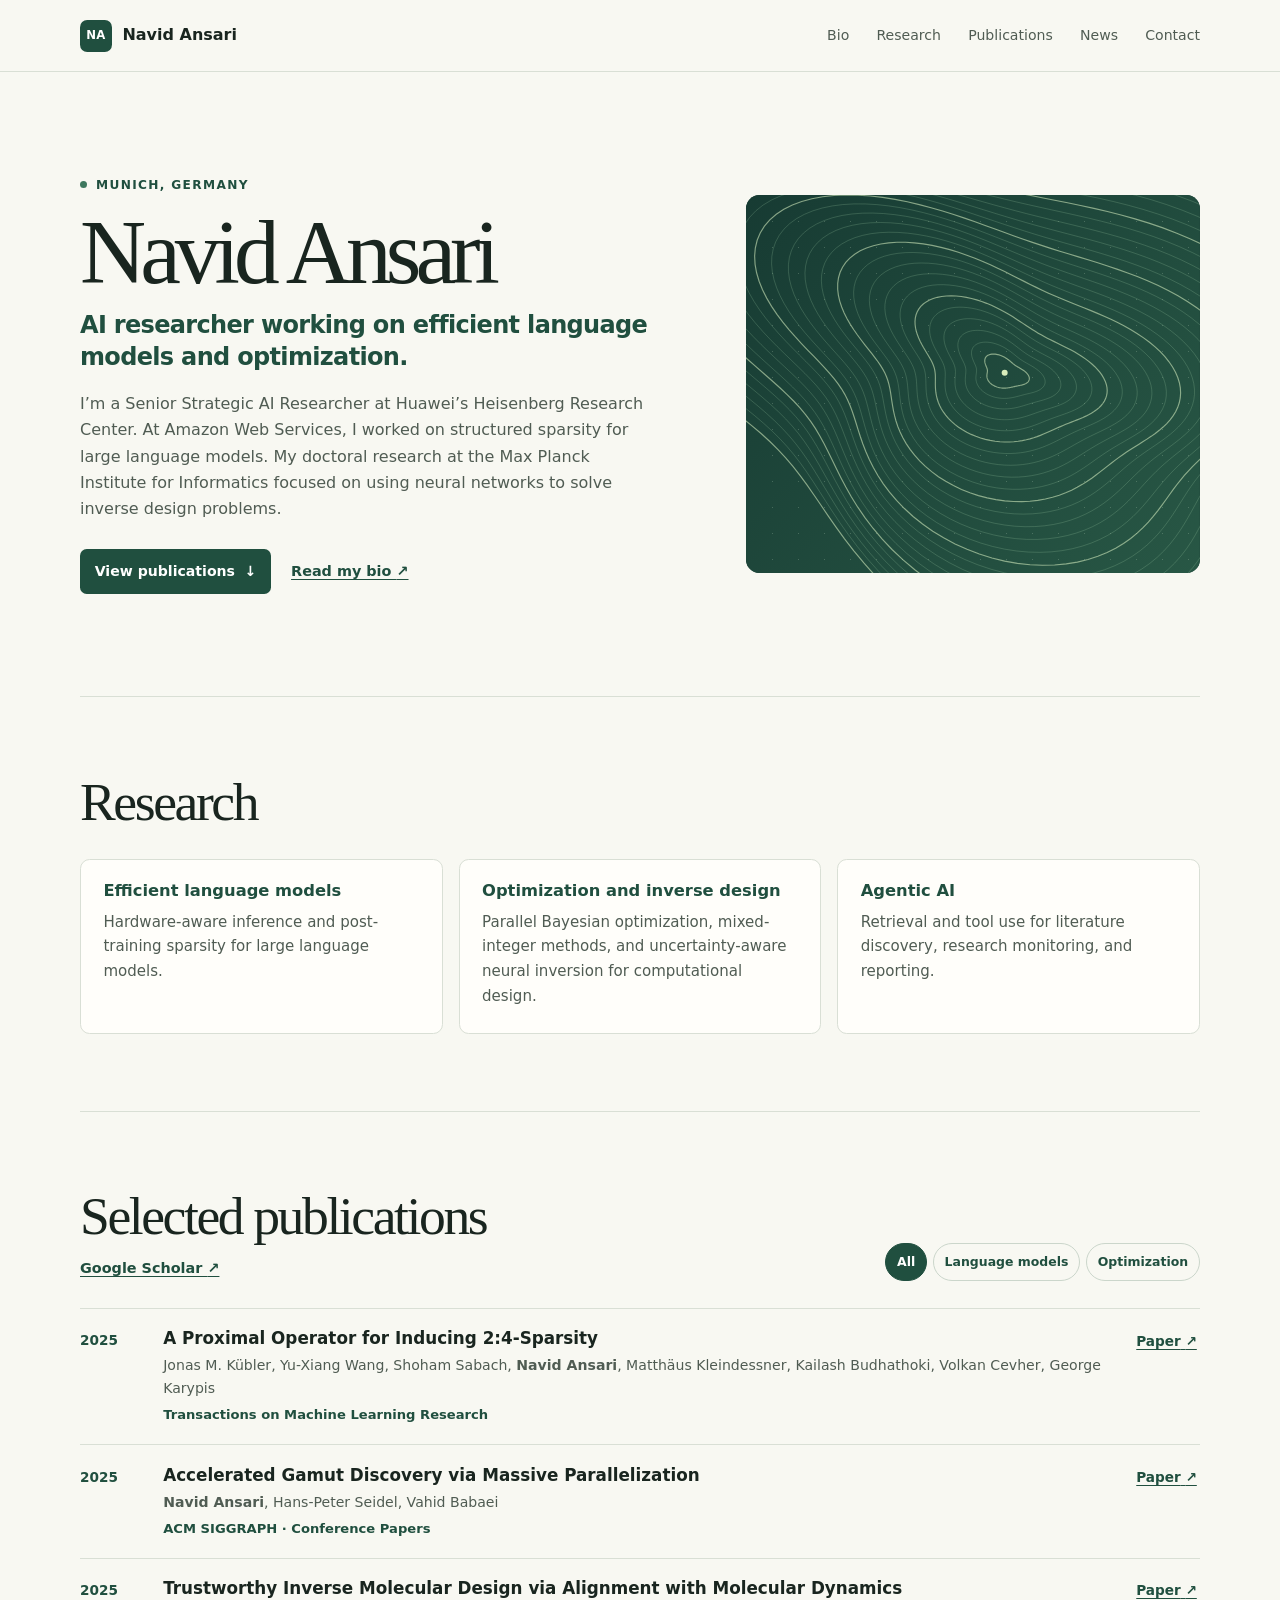
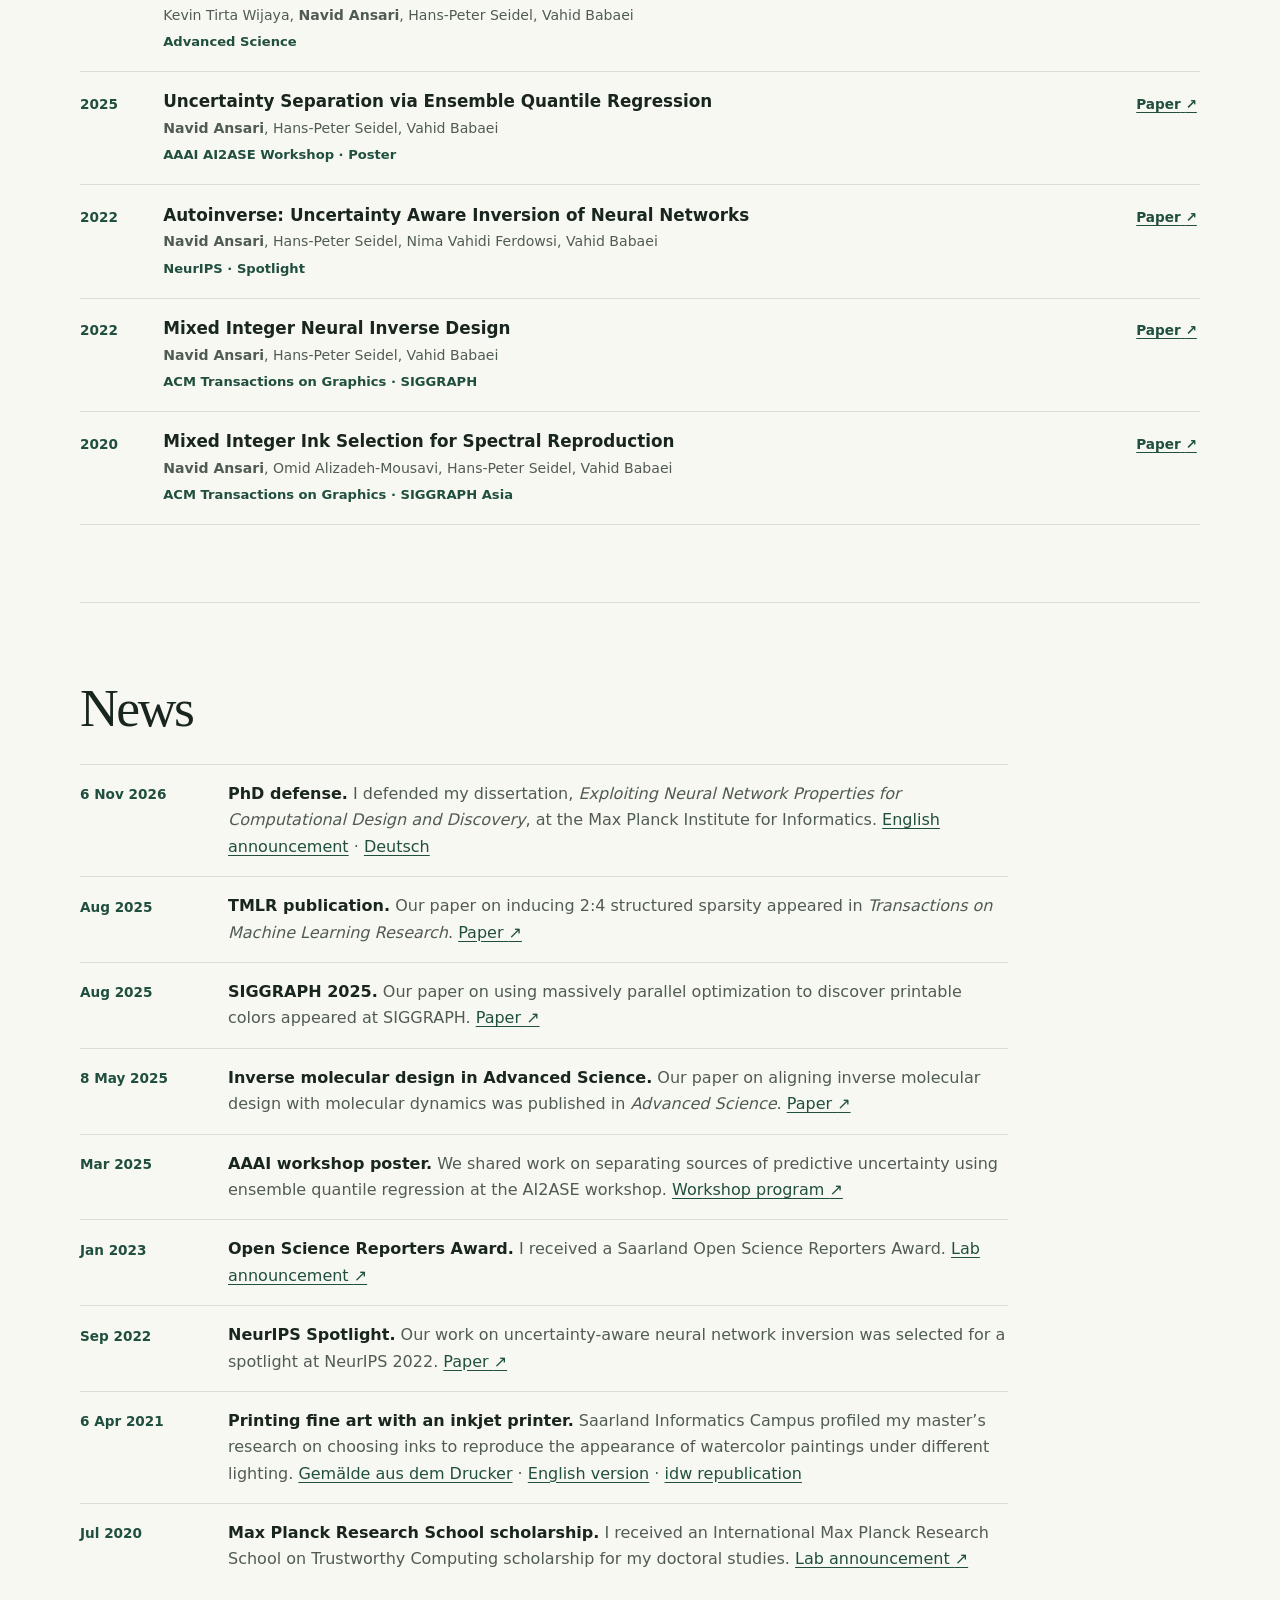
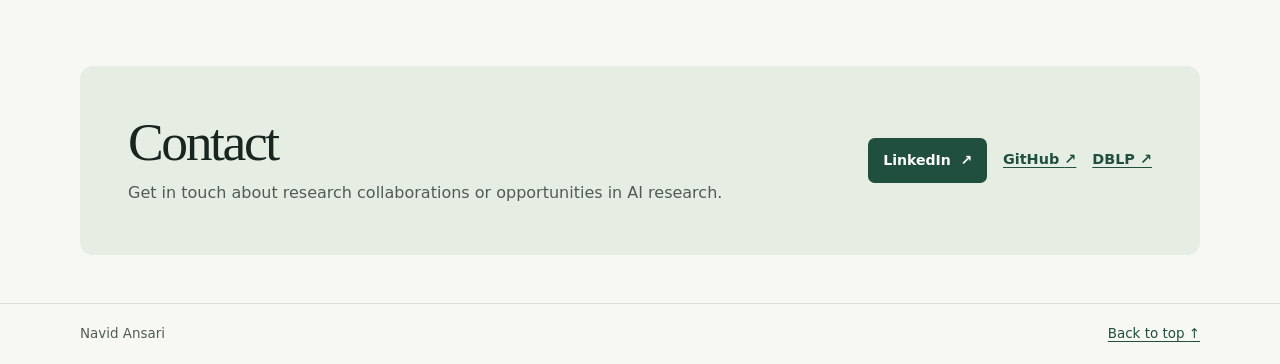
==== commit 37147f37: "Add files via upload" ====
--- a/index.html
+++ b/index.html
@@ -18,7 +18,8 @@
       "jobTitle": "AI Researcher",
       "sameAs": [
         "https://www.linkedin.com/in/navid-ansari-00505360/",
-        "https://github.com/AnsariNavid"
+        "https://github.com/AnsariNavid",
+        "https://scholar.google.com/citations?user=k2TvtoAAAAAJ"
       ]
     }
   </script>
@@ -79,7 +80,10 @@
 
     <section class="section" id="publications" aria-labelledby="publications-heading">
       <div class="section-head">
-        <h2 id="publications-heading">Selected publications</h2>
+        <div>
+          <h2 id="publications-heading">Selected publications</h2>
+          <p><a class="text-link" href="https://scholar.google.com/citations?user=k2TvtoAAAAAJ">Google Scholar <span aria-hidden="true">↗</span></a></p>
+        </div>
         <div class="filters" role="group" aria-label="Filter publications by topic" hidden>
           <button type="button" data-filter="all" aria-pressed="true">All</button>
           <button type="button" data-filter="models" aria-pressed="false">Language models</button>
